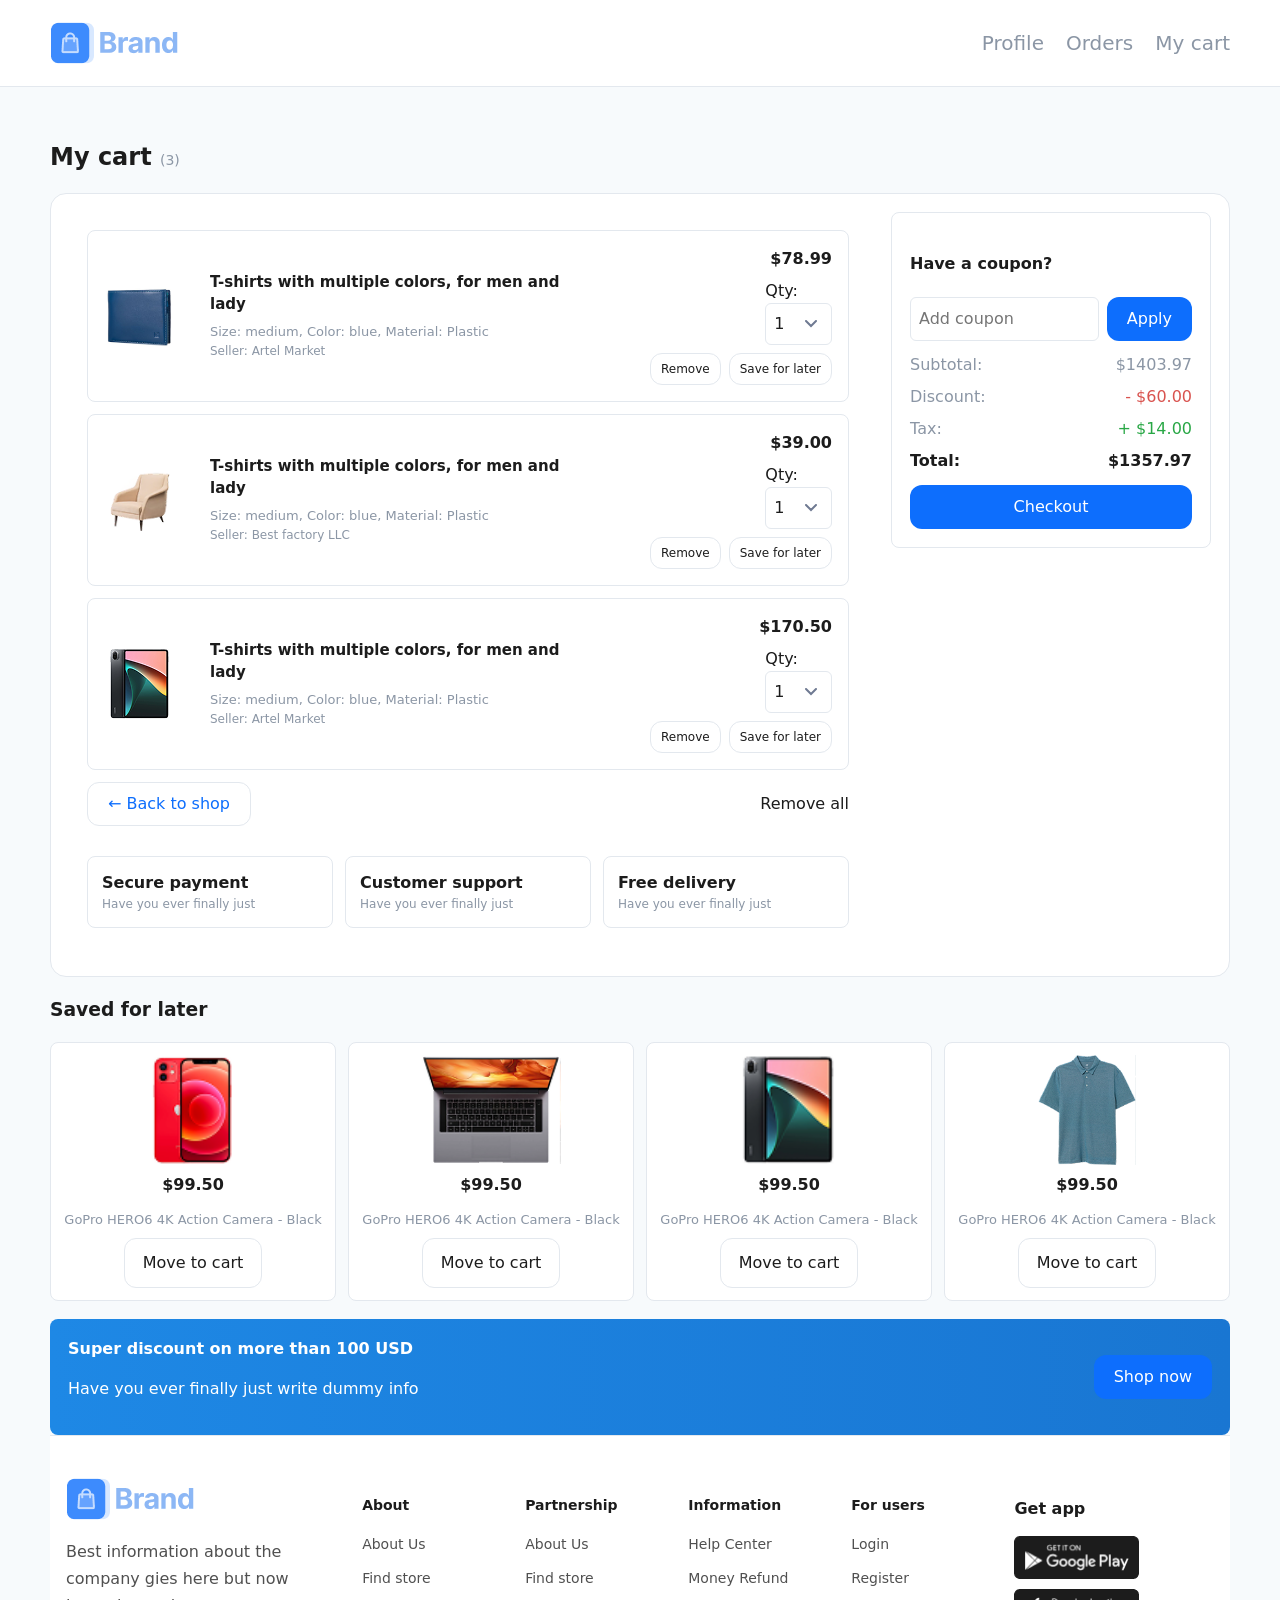
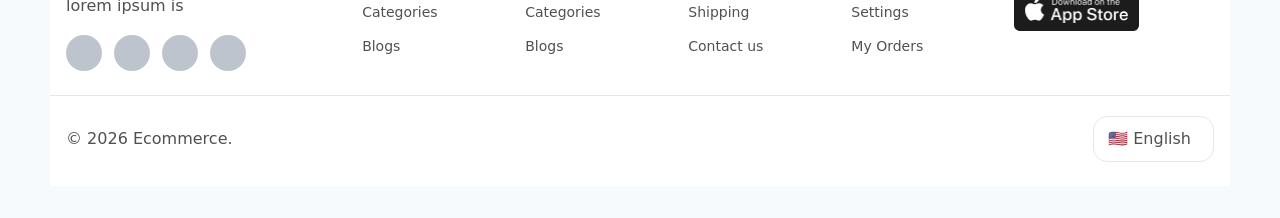
==== cart.html @ 7b7794c1 "cart-weak 3 complete" ====
<!doctype html>
<html lang="en">
<head>
	<meta charset="utf-8" />
	<meta name="viewport" content="width=device-width,initial-scale=1" />
	<title>My cart</title>
	<link rel="stylesheet" href="css/style.css">
	<link rel="stylesheet" href="css/cart.css">
</head>
<body>
	<header class="site-header">
		<div class="container header-top">
			<div class="brand">
    <img src="assets/Layout/Brand/logo-colored.png" alt="Logo" class="logo-full">
</div>
			<div class="user-menu">
				<div class="menu-item">Profile</div>
				<div class="menu-item">Orders</div>
				<div class="menu-item">My cart</div>
			</div>
		</div>
	</header>

	<main class="main-content">
		<div class="container">
			<h2 style="margin-bottom:18px;">My cart <span style="font-weight:400;color:var(--muted);font-size:14px;">(3)</span></h2>

			<div class="cart-grid card">
				<section class="cart-main">
					<div class="items-card">
						<ul class="cart-list">
							<li class="cart-item">
								<img src="assets/Layout/alibaba/Image/cloth/image%2024.png" alt="tshirt">
								<div class="item-info">
									<h4>T-shirts with multiple colors, for men and lady</h4>
									<p class="meta">Size: medium, Color: blue, Material: Plastic<br><span class="seller">Seller: Artel Market</span></p>
								</div>
								<div class="item-actions">
									<div class="price">$78.99</div>
									<label class="qty">Qty: <select><option>1</option><option>3</option><option>5</option><option>9</option></select></label>
									<div class="item-links"><button class="btn-white-sm">Remove</button><button class="btn-white-sm">Save for later</button></div>
								</div>
							</li>

							<li class="cart-item">
								<img src="assets/Image/interior/1.png" alt="bag">
								<div class="item-info">
									<h4>T-shirts with multiple colors, for men and lady</h4>
									<p class="meta">Size: medium, Color: blue, Material: Plastic<br><span class="seller">Seller: Best factory LLC</span></p>
								</div>
								<div class="item-actions">
									<div class="price">$39.00</div>
									<label class="qty">Qty: <select><option>1</option><option>3</option><option>5</option></select></label>
									<div class="item-links"><button class="btn-white-sm">Remove</button><button class="btn-white-sm">Save for later</button></div>
								</div>
							</li>

							<li class="cart-item">
								<img src="assets/Image/tech/image%2032.png" alt="lamp">
								<div class="item-info">
									<h4>T-shirts with multiple colors, for men and lady</h4>
									<p class="meta">Size: medium, Color: blue, Material: Plastic<br><span class="seller">Seller: Artel Market</span></p>
								</div>
								<div class="item-actions">
									<div class="price">$170.50</div>
									<label class="qty">Qty: <select><option>1</option></select></label>
									<div class="item-links"><button class="btn-white-sm">Remove</button><button class="btn-white-sm">Save for later</button></div>
								</div>
							</li>
						</ul>

						<div class="cart-footer">
							<a class="btn-outline" href="#">← Back to shop</a>
							<a href="#" class="remove-all">Remove all</a>
						</div>
					</div>

					<div class="features-row">
						<div class="feature"><strong>Secure payment</strong><div class="muted">Have you ever finally just</div></div>
						<div class="feature"><strong>Customer support</strong><div class="muted">Have you ever finally just</div></div>
						<div class="feature"><strong>Free delivery</strong><div class="muted">Have you ever finally just</div></div>
					</div>

				</section>
<!-- aside -->
				<aside class="cart-sidebar">
					<div class="summary card">
						<h4>Have a coupon?</h4>
						<div class="coupon">
							<input placeholder="Add coupon">
							<button class="btn-primary">Apply</button>
						</div>
						<div class="summary-lines">
							<div class="line"><span>Subtotal:</span><span>$1403.97</span></div>
							<div class="line"><span>Discount:</span><span class="neg">- $60.00</span></div>
							<div class="line"><span>Tax:</span><span class="pos">+ $14.00</span></div>
							<div class="line total"><span>Total:</span><strong>$1357.97</strong></div>
						</div>
						<button class="btn-primary w-full">Checkout</button>
					</div>
				</aside>

			</div>
            <section class="saved-later">
						<h3>Saved for later</h3>
						<div class="saved-grid">
							<article class="saved-item">
								<img src="assets/Image/tech/image%2033.png" alt="saved">
								<div class="saved-price">$99.50</div>
								<p class="saved-title">GoPro HERO6 4K Action Camera - Black</p>
								<button class="btn-white">Move to cart</button>
							</article>
							<article class="saved-item">
								<img src="assets/Image/tech/image%2034.png" alt="saved">
								<div class="saved-price">$99.50</div>
								<p class="saved-title">GoPro HERO6 4K Action Camera - Black</p>
								<button class="btn-white">Move to cart</button>
							</article>
							<article class="saved-item">
								<img src="assets/Image/tech/image%2032.png" alt="saved">
								<div class="saved-price">$99.50</div>
								<p class="saved-title">GoPro HERO6 4K Action Camera - Black</p>
								<button class="btn-white">Move to cart</button>
							</article>
							<article class="saved-item">
								<img src="assets/Layout/alibaba/Image/cloth/Bitmap.png" alt="saved">
								<div class="saved-price">$99.50</div>
								<p class="saved-title">GoPro HERO6 4K Action Camera - Black</p>
								<button class="btn-white">Move to cart</button>
							</article>
						</div>
					</section>

					<div class="promo">
						<div class="promo-inner">
							<div class="promo-text"><strong>Super discount on more than 100 USD</strong><p class="muted">Have you ever finally just write dummy info</p></div>
							<button class="btn-primary">Shop now</button>
						</div>
					</div>
            <footer class="site-footer">
        <div class="container footer-grid">
            <div class="footer-brand-col">
                  <div class="brand">
    <img src="assets/Layout/Brand/logo-colored.png" alt="Logo" class="logo-full">
</div>
                <p>Best information about the company gies here but now lorem ipsum is</p>
                <div class="social-icons">
                    <a href="#"><i class="fa-brands fa-facebook-f"></i></a>
                    <a href="#"><i class="fa-brands fa-twitter"></i></a>
                    <a href="#"><i class="fa-brands fa-linkedin-in"></i></a>
                    <a href="#"><i class="fa-brands fa-instagram"></i></a>
                </div>
            </div>
            
            <div class="footer-links"><h4>About</h4><ul><li><a href="#">About Us</a></li><li><a href="#">Find store</a></li><li><a href="#">Categories</a></li><li><a href="#">Blogs</a></li></ul></div>
            <div class="footer-links"><h4>Partnership</h4><ul><li><a href="#">About Us</a></li><li><a href="#">Find store</a></li><li><a href="#">Categories</a></li><li><a href="#">Blogs</a></li></ul></div>
            <div class="footer-links"><h4>Information</h4><ul><li><a href="#">Help Center</a></li><li><a href="#">Money Refund</a></li><li><a href="#">Shipping</a></li><li><a href="#">Contact us</a></li></ul></div>
            <div class="footer-links"><h4>For users</h4><ul><li><a href="#">Login</a></li><li><a href="#">Register</a></li><li><a href="#">Settings</a></li><li><a href="#">My Orders</a></li></ul></div>
            
           <div class="footer-app">
    <h4>Get app</h4>

    <a href="#" class="store-btn">
        <img src="assets/Layout/Misc/Group.png" alt="Download on App Store">
    </a>

    <a href="#" class="store-btn">
        <img src="assets/Layout/Misc/market-button.png" alt="Get it on Google Play">
    </a>
</div>
        </div>
        <div class="footer-bottom">
            <div class="container flex-between">
                <p>&copy; 2026 Ecommerce.</p>
                <button>🇺🇸 English <i class="fa-solid fa-chevron-up"></i></button>
            </div>
        </div>
    </footer>
		</div>
	</main>

</body>
</html>
---- css/style.css ----
/* ================================
   Design System
   Variables, reset, typography,
   layout, and page components
   ================================ */

:root {
    --blue: #0D6EFD;
    --blue-dark: #0B5ED7;
    --teal: #55BDB3;
    --orange: #F38333;

    --white: #FFFFFF;
    --page-bg: #F7FAFC;
    --surface: #FFFFFF;
    --border: #E3E8EE;
    --muted: #8B96A5;
    --text: #1C1C1C;
    --text-soft: #505050;

    --font: 'Inter', system-ui, -apple-system, 'Segoe UI', sans-serif;
    --fs-xs: 12px;
    --fs-sm: 14px;
    --fs-md: 16px;
    --fs-lg: 20px;
    --fs-xl: 32px;

    --radius: 12px;
    --container-width: 1180px;
    --header-height: 86px;
}

/* Reset */
*, *::before, *::after {
    box-sizing: border-box;
}
html, body {
    margin: 0;
    min-height: 100%;
}
body {
    font-family: var(--font);
    font-size: var(--fs-md);
    line-height: 1.5;
    color: var(--text);
    background: var(--page-bg);
}
a {
    color: inherit;
    text-decoration: none;
}
ul {
    margin: 0;
    padding: 0;
    list-style: none;
}
img {
    display: block;
    max-width: 100%;
}
button,
input,
select,
textarea {
    font: inherit;
}
button {
    border: none;
    cursor: pointer;
}

/* Container */
.container {
    width: min(var(--container-width), 100% - 32px);
    margin: 0 auto;
}

.card {
    background: var(--surface);
    border: 1px solid var(--border);
    border-radius: 16px;
}

/* Utility classes */
.flex { display: flex; }
.flex-between { display: flex; justify-content: space-between; align-items: center; }
.flex-col { display: flex; flex-direction: column; }
.gap-2 { gap: 12px; }
.gap-3 { gap: 16px; }
.gap-4 { gap: 20px; }
.w-full { width: 100%; }
.center-text { text-align: center; }

.main-content {
    padding: 32px 0;
}

/* Form elements */
input,
select,
textarea {
    width: 100%;
    border: 1px solid var(--border);
    border-radius: 12px;
    background: white;
    padding: 12px 14px;
    color: var(--text);
}

input:focus,
select:focus,
textarea:focus,
button:focus {
    outline: 3px solid rgba(13, 110, 253, 0.16);
    outline-offset: 2px;
}

select {
    appearance: none;
    background-image: url("data:image/svg+xml,%3Csvg width='12' height='8' viewBox='0 0 12 8' xmlns='http://www.w3.org/2000/svg'%3E%3Cpath d='M1 1l5 5 5-5' stroke='%236f7a92' stroke-width='2' fill='none' fill-rule='evenodd' stroke-linecap='round'/%3E%3C/svg%3E");
    background-repeat: no-repeat;
    background-position: right 14px center;
    background-size: 12px 8px;
}

/* Buttons */
.btn-primary {
    display: inline-flex;
    align-items: center;
    justify-content: center;
    gap: 8px;
    min-height: 44px;
    padding: 0 20px;
    border-radius: 12px;
    background: var(--blue);
    color: var(--white);
    transition: background 0.2s ease;
}
.btn-primary:hover {
    background: var(--blue-dark);
}

.btn-white,
.btn-white-sm {
    display: inline-flex;
    align-items: center;
    justify-content: center;
    border-radius: 12px;
    background: var(--white);
    color: var(--text);
    border: 1px solid var(--border);
}

.btn-white {
    padding: 12px 18px;
}

.btn-white-sm {
    padding: 8px 14px;
    font-size: var(--fs-sm);
}

.btn-outline {
    display: inline-flex;
    align-items: center;
    justify-content: center;
    min-height: 44px;
    padding: 0 20px;
    border-radius: 12px;
    border: 1px solid var(--border);
    background: white;
    color: var(--blue);
}

/* Header */
.site-header {
    background: var(--surface);
    border-bottom: 1px solid var(--border);
}

.header-top {
    min-height: var(--header-height);
    display: flex;
    align-items: center;
    justify-content: space-between;
    gap: 24px;
    padding: 0 0;
}

.brand {
    display: flex;
    align-items: center;
    gap: 10px;
    font-size: var(--fs-lg);
    font-weight: 700;
    color: var(--blue);
}


.logo-full{
    height:46px;
    width:auto;
    display:block;
}

.search-container {
    flex: 1;
    min-width: 300px;
    height: 44px;
    display: flex;
    align-items: center;
    border: 2px solid var(--blue);
    border-radius: 14px;
    background: var(--white);
    overflow: hidden;
}

.search-container input {
    flex: 1;
    border: none;
    padding: 0 18px;
    min-width: 0;
}

.search-container input::placeholder {
    color: var(--muted);
}

.search-category {
    display: flex;
    align-items: center;
    border-left: 1px solid var(--border);
    background: #F8FAFC;
    padding: 0 16px;
}

.search-category select {
    border: none;
    background: transparent;
    padding: 0;
    width: 100%;
    cursor: pointer;
}

.btn-search {
    min-width: 120px;
    background: var(--blue);
    color: white;
    border-radius: 0 14px 14px 0;
    border: none;
    height: 100%;
    padding: 0 24px;
}

.user-menu {
    display: flex;
    align-items: center;
    gap: 22px;
}

.menu-item {
    display: flex;
    flex-direction: column;
    align-items: center;
    gap: 6px;
    font-size: var(--fs-xs);
    color: var(--muted);
}

.menu-item i {
    font-size: 18px;
}

.menu-item:hover {
    color: var(--blue);
}

.header-nav {
    border-top: 1px solid var(--border);
}

.nav-wrapper {
    height: 56px;
    display: flex;
    align-items: center;
    justify-content: space-between;
    gap: 16px;
}

.nav-links {
    display: flex;
    gap: 24px;
    align-items: center;
    font-size: var(--fs-sm);
    color: var(--text-soft);
}

.nav-links a {
    color: var(--text-soft);
}

.nav-links a:hover,
.nav-links a:focus {
    color: var(--blue);
}

.btn-all-categories {
    display: inline-flex;
    align-items: center;
    gap: 8px;
    padding: 10px 14px;
    border-radius: 12px;
    background: var(--white);
    border: 1px solid var(--border);
    color: var(--text);
}

.nav-settings {
    display: flex;
    align-items: center;
    gap: 16px;
}

.nav-settings button {
    display: inline-flex;
    align-items: center;
    gap: 8px;
    padding: 10px 14px;
    border-radius: 12px;
    background: white;
    border: 1px solid var(--border);
    color: var(--text-soft);
    font-size: var(--fs-sm);
}

.text-small {
    font-size: 10px;
}

.flag {
    font-size: 14px;
}

/* Hero section */
.hero-section {
    display: grid;
    grid-template-columns: 250px 1fr 200px;
    gap: 16px;
    padding: 16px 0;
}

.hero-sidebar,
.hero-widgets,
.deals-timer-box,
.category-banner,
.quote-form,
.recommended-card,
.service-card,
.newsletter-section,
.footer-brand-col,
.footer-links,
.footer-app {
    border-radius: 16px;
}

.hero-sidebar {
    overflow: hidden;
}

.category-list {
    display: flex;
    flex-direction: column;
    gap: 8px;
    padding: 18px;
}

.category-list li a {
    display: block;
    padding: 12px 14px;
    border-radius: 12px;
    color: var(--text-soft);
    font-size: var(--fs-sm);
}

.category-list li.active a,
.category-list li a:hover {
    background: #E5F1FF;
    color: var(--text);
    font-weight: 600;
}

.hero-banner {
    position: relative;
    min-height: 360px;
    background-size: cover;
    background-position: center;
    border-radius: 16px;
    display: flex;
    align-items: center;
    padding: 40px;
}

.banner-text {
    max-width: 320px;
}

.banner-text h3 {
    margin-bottom: 10px;
    font-size: var(--fs-lg);
    font-weight: 500;
}

.banner-text h2 {
    margin: 0 0 24px;
    font-size: 42px;
    line-height: 1.1;
    letter-spacing: -0.02em;
}

.banner-text .btn-white {
    min-width: 140px;
}

.hero-widgets {
    display: grid;
    gap: 12px;
}

.widget {
    padding: 18px;
    display: flex;
    flex-direction: column;
    gap: 16px;
    min-height: 132px;
}

.profile-widget {
    background: #E3F2FF;
}

.profile-header {
    display: flex;
    align-items: center;
    gap: 12px;
}

.avatar {
    width: 48px;
    height: 48px;
    border-radius: 50%;
    background: #A2C9FA;
    color: white;
    display: grid;
    place-items: center;
    font-size: 18px;
}

.greeting {
    font-size: var(--fs-sm);
    color: var(--text);
}

.greeting span {
    color: var(--text-soft);
    font-size: var(--fs-xs);
}

.promo-widget {
    min-height: 120px;
    justify-content: center;
    color: white;
    padding: 20px;
}

.promo-widget.orange { background: var(--orange); }
.promo-widget.teal { background: var(--teal); }

.btn-primary.w-full,
.btn-outline.w-full {
    width: 100%;
}

.btn-outline {
    color: var(--blue);
    background: white;
}

/* Deals section */
.deals-section {
    display: flex;
    gap: 16px;
    padding: 16px 0;
}

.deals-timer-box {
    width: 280px;
    padding: 24px;
    display: flex;
    flex-direction: column;
    justify-content: space-between;
    gap: 20px;
}

.deals-timer-box h3 {
    margin-bottom: 8px;
    font-size: var(--fs-lg);
}

.deals-timer-box p {
    margin: 0;
    color: var(--muted);
    font-size: var(--fs-sm);
}

.timer-display {
    display: grid;
    grid-template-columns: repeat(4, minmax(48px, 1fr));
    gap: 10px;
}

.time-block {
    background: #2E343A;
    color: white;
    border-radius: 12px;
    padding: 12px 10px;
    text-align: center;
}

.time-block strong {
    display: block;
    font-size: 18px;
}

.time-block span {
    font-size: 10px;
    color: rgba(255,255,255,0.76);
}

.deals-items {
    flex: 1;
    display: grid;
    grid-template-columns: repeat(5, minmax(0, 1fr));
    gap: 16px;
}

.product-item {
    background: white;
    border: 1px solid var(--border);
    border-radius: 16px;
    padding: 20px 16px;
    display: flex;
    flex-direction: column;
    align-items: center;
    gap: 14px;
    text-align: center;
}

.product-item img {
    height: 120px;
    width: auto;
    max-width: 100%;
}

.product-item h4 {
    margin: 0;
    font-size: var(--fs-sm);
    font-weight: 600;
}

.badge.red {
    display: inline-flex;
    align-items: center;
    justify-content: center;
    padding: 6px 10px;
    border-radius: 999px;
    font-size: 12px;
    color: #EB001B;
    background: #FFE3E3;
}

/* Category cards */
.category-block {
    display: grid;
    grid-template-columns: 280px 1fr;
    gap: 16px;
    padding: 16px 0;
}

.category-banner {
    min-height: 260px;
    background-size: cover;
    background-position: center;
    padding: 24px;
    display: flex;
    flex-direction: column;
    justify-content: space-between;
}

.category-banner--tech {
    background: linear-gradient(180deg, #EFF9FF 0%, #FFFFFF 100%);
    padding: 24px;
    min-height: 280px;
    position: relative;
    overflow: hidden;
}

.category-banner--tech .banner-copy {
    z-index: 1;
    max-width: 220px;
}

.category-banner--tech .banner-copy h3 {
    margin-bottom: 20px;
}

.category-banner--tech .banner-media {
    display: grid;
    grid-template-columns: repeat(2, minmax(0, 1fr));
    gap: 16px;
    align-items: center;
}

.category-banner--tech .banner-media img {
    width: 100%;
    height: auto;
    border-radius: 16px;
    object-fit: contain;
}

.category-banner h3 {
    margin: 0;
    font-size: 24px;
    color: var(--text);
}

.category-grid {
    display: grid;
    grid-template-columns: repeat(4, minmax(0, 1fr));
    grid-auto-rows: minmax(120px, auto);
    gap: 16px;
}

.category-item {
    display: flex;
    justify-content: space-between;
    align-items: flex-start;
    padding: 16px;
    border: 1px solid var(--border);
    border-radius: 16px;
    gap: 12px;
}

.category-item h4 {
    margin: 0 0 8px;
    font-size: 14px;
    font-weight: 600;
}

.category-item p {
    margin: 0;
    font-size: var(--fs-xs);
    color: var(--muted);
}

.category-item img {
    width: 60px;
    height: 60px;
    object-fit: contain;
}

/* Quote section */
.quote-section {
    min-height: 420px;
    position: relative;
    background-size: cover;
    background-position: center;
    border-radius: 24px;
    overflow: hidden;
    margin: 0 0 24px;
}

.quote-section::before {
    content: '';
    position: absolute;
    inset: 0;
    background: linear-gradient(135deg, rgba(29, 82, 210, 0.9), rgba(32, 139, 247, 0.7));
}

.quote-section > * {
    position: relative;
    z-index: 1;
}

.quote-section {
    display: grid;
    grid-template-columns: 1fr 420px;
    gap: 40px;
    align-items: center;
    padding: 40px;
}

.quote-text h2 {
    margin: 0 0 16px;
    font-size: 36px;
    line-height: 1.1;
    color: white;
}

.quote-text p {
    margin: 0;
    color: rgba(255,255,255,0.9);
    max-width: 500px;
}

.quote-form {
    padding: 32px;
    min-height: 320px;
}

.quote-form h3 {
    margin: 0 0 20px;
    font-size: var(--fs-lg);
}

.form-row {
    display: grid;
    grid-template-columns: 1fr 120px;
    gap: 12px;
}

.form-row input,
.form-row select {
    width: 100%;
}

/* Recommended */
.recommended-section {
    padding: 24px 0;
}

.section-title {
    font-size: 24px;
    margin-bottom: 20px;
}

.grid-5 {
    display: grid;
    grid-template-columns: repeat(5, minmax(0, 1fr));
    gap: 16px;
}

.recommended-card {
    padding: 16px;
    display: flex;
    flex-direction: column;
    gap: 14px;
}

.recommended-card img {
    height: 160px;
    object-fit: contain;
}

.rec-details .price {
    font-size: 16px;
    font-weight: 700;
    display: block;
    margin-bottom: 6px;
}

.rec-details p {
    margin: 0;
    color: var(--text-soft);
    font-size: var(--fs-sm);
}

/* Services */
.services-section {
    padding: 24px 0;
}

.services-section .section-title {
    margin-bottom: 18px;
}

.supplier-region {
    padding: 24px 0;
}

.supplier-grid {
    display: grid;
    grid-template-columns: repeat(4, minmax(0, 1fr));
    gap: 16px;
}

.supplier-card {
    display: flex;
    align-items: center;
    gap: 12px;
    padding: 16px 18px;
    background: var(--surface);
    border: 1px solid var(--border);
    border-radius: 18px;
}

.supplier-flag {
    width: 36px;
    height: 24px;
    object-fit: cover;
    border-radius: 6px;
}

.supplier-details {
    display: flex;
    flex-direction: column;
    gap: 4px;
}

.supplier-details span:first-child {
    font-size: var(--fs-sm);
    font-weight: 600;
}

.supplier-details span:last-child {
    color: var(--muted);
    font-size: var(--fs-xs);
}

.services-section .grid-4 {
    display: grid;
    grid-template-columns: repeat(4, minmax(0, 1fr));
    gap: 16px;
}

.service-card {
    overflow: hidden;
    position: relative;
    min-height: 220px;
}

.service-img {
    height: 120px;
    background-size: cover;
    background-position: center;
}

.service-icon {
    width: 52px;
    height: 52px;
    border-radius: 50%;
    background: white;
    border: 1px solid var(--border);
    display: grid;
    place-items: center;
    position: absolute;
    top: 92px;
    right: 20px;
    color: var(--blue);
}

.service-text {
    padding: 24px 20px 20px;
}

.service-text h4 {
    margin: 0;
    font-size: var(--fs-sm);
    font-weight: 600;
}

/* Newsletter */
.newsletter-section {
    background: var(--gray-200);
    border-radius: 24px;
    padding: 40px 24px;
    text-align: center;
    margin: 32px 0;
}

.newsletter-section h3 {
    margin-bottom: 10px;
    font-size: 24px;
}

.newsletter-section p {
    margin-bottom: 24px;
    color: var(--text-soft);
}

.newsletter-form {
    display: inline-flex;
    align-items: center;
    gap: 10px;
    padding: 10px 12px;
    border: 1px solid var(--border);
    border-radius: 14px;
    background: white;
}

.newsletter-form i {
    font-size: 18px;
    color: var(--muted);
}

.newsletter-form input {
    border: none;
    outline: none;
    min-width: 240px;
}

.newsletter-form button {
    min-width: 120px;
}

/* Footer */
.site-footer {
    background: var(--surface);
    border-top: 1px solid var(--border);
    padding: 40px 0 24px;
}

.footer-grid {
    display: grid;
    grid-template-columns: 2fr 1fr 1fr 1fr 1fr 1.5fr;
    gap: 24px;
    padding-bottom: 24px;
}

.footer-brand-col p {
    margin: 16px 0;
    color: var(--text-soft);
    max-width: 280px;
    line-height: 1.7;
}

.social-icons {
    display: flex;
    gap: 12px;
}

.social-icons a {
    display: grid;
    place-items: center;
    width: 36px;
    height: 36px;
    border-radius: 50%;
    background: #BDC4CD;
    color: white;
}

.footer-links h4,
.footer-app h4 {
    margin-bottom: 16px;
    font-size: var(--fs-sm);
    color: var(--text);
}

.footer-links ul li {
    margin-bottom: 10px;
}

.footer-links ul li a {
    color: var(--text-soft);
    font-size: var(--fs-sm);
}

.app-btn {
    display: flex;
    align-items: center;
    gap: 12px;
    background: #1D1D1D;
    color: white;
    padding: 12px 14px;
    border-radius: 16px;
    margin-bottom: 12px;
}

.app-btn i {
    font-size: 24px;
}

.app-btn span {
    font-size: 10px;
    line-height: 1;
}

.app-btn strong {
    font-size: 14px;
    line-height: 1;
}

.footer-bottom {
    border-top: 1px solid var(--border);
    padding-top: 20px;
}

.footer-bottom .flex-between {
    gap: 12px;
}

.footer-bottom p {
    margin: 0;
    color: var(--text-soft);
}

.footer-bottom button {
    display: inline-flex;
    align-items: center;
    gap: 8px;
    padding: 10px 14px;
    border-radius: 14px;
    background: white;
    border: 1px solid var(--border);
    color: var(--text-soft);
}
.footer-app h4{
    font-size:16px;
    font-weight:600;
    margin-bottom:15px;
}

.store-btn{
    display:block;
    margin-bottom:10px;
}

.store-btn img{
    width:125px;
    height:auto;
    display:block;
    transition:0.3s;
}

.store-btn:hover img{
    transform:scale(1.03);
}

/* Responsive adjustments */
@media (max-width: 1180px) {
    .container { width: min(100%, 100% - 32px); }
}

@media (max-width: 992px) {
    .hero-section,
    .category-block,
    .quote-section {
        grid-template-columns: 1fr;
    }

    .deals-section,
    .nav-wrapper,
    .footer-grid,
    .services-section .grid-4,
    .grid-5 {
        display: block;
    }

    .deals-items,
    .category-grid,
    .services-section .grid-4,
    .grid-5 {
        grid-template-columns: 1fr;
    }

    .header-top,
    .nav-wrapper {
        flex-direction: column;
        align-items: stretch;
    }

    .search-container { width: 100%; }
    .user-menu { justify-content: space-between; flex-wrap: wrap; }
    .nav-links { flex-wrap: wrap; gap: 12px; }
}

/* ==========================
   FOOTER
========================== */

.footer-grid{
    display:grid;

    grid-template-columns:
        2fr
        1fr
        1fr
        1fr
        1fr
        1.5fr;

    gap:30px;
}
---- css/cart.css ----
/* Cart page styles: Grid layout + Flexbox internals to match web-cart.jpg */

.cart-grid {
  display: grid;
  grid-template-columns: 1fr 320px;
  gap: 24px;
  padding: 18px;
}
.menu-item{
    font-size: 20px;
    font-weight: 500;
}

.cart-main {
  padding: 18px;
  display: flex;
  flex-direction: column;
  gap: 18px;
}

.items-card {
  background: transparent;
}
.cart-list {
  list-style: none;
  margin: 0;
  padding: 0;
  display: flex;
  flex-direction: column;
  gap: 12px;
}

.cart-item {
  display: grid;
  grid-template-columns: 90px 1fr 220px;
  gap: 16px;
  align-items: center;
  padding: 16px;
  background: #fff;
  border: 1px solid var(--border);
  border-radius: 8px;
}
.cart-item img {
  width: 72px;
  height: 72px;
  object-fit: contain;
  border-radius: 6px;
}

.item-info h4 {
  margin: 0 0 6px 0;
  font-size: 15px;
}
.item-info .meta {
  margin: 0;
  color: var(--muted);
  font-size: 13px;
}
.item-info .seller {
  color: var(--muted);
  font-size: 12px;
}

.item-actions {
  display: flex;
  flex-direction: column;
  gap: 8px;
  align-items: flex-end;
}
.item-actions .price {
  font-weight: 700;
}
.item-actions .qty select {
  padding: 8px;
  border-radius: 6px;
  border: 1px solid var(--border);
}
.item-links {
  display: flex;
  gap: 8px;
}
.item-links .btn-white-sm {
  padding: 6px 10px;
  font-size: 12px;
}

.cart-footer {
  display: flex;
  justify-content: space-between;
  align-items: center;
  margin-top: 12px;
}

.features-row {
  display: flex;
  gap: 12px;
  padding: 12px 0;
}
.feature {
  flex: 1;
  background: #fff;
  border-radius: 8px;
  border: 1px solid var(--border);
  padding: 14px;
}
.feature .muted {
  color: var(--muted);
  font-size: 12px;
}

.saved-later {
  margin-top: 8px;
}
.saved-grid {
  display: grid;
  grid-template-columns: repeat(4, 1fr);
  gap: 12px;
}
.saved-item {
  background: #fff;
  border: 1px solid var(--border);
  padding: 12px;
  border-radius: 8px;
  text-align: center;
}
.saved-item img {
  height: 110px;
  object-fit: contain;
  display: block;
  margin: 0 auto 8px;
}
.saved-price {
  font-weight: 700;
  margin-bottom: 6px;
}
.saved-title {
  font-size: 13px;
  color: var(--muted);
  margin-bottom: 8px;
}

.promo {
  margin-top: 18px;
}
.promo-inner {
  display: flex;
  justify-content: space-between;
  align-items: center;
  background: linear-gradient(90deg, #1e88e5, #1976d2);
  color: #fff;
  padding: 18px;
  border-radius: 8px;
}

.cart-sidebar .summary {
  padding: 18px;
  border-radius: 8px;
}
.coupon {
  display: flex;
  gap: 8px;
  margin-bottom: 12px;
}
.coupon input {
  padding: 8px;
  border-radius: 6px;
  border: 1px solid var(--border);
  flex: 1;
}
.summary-lines {
  display: flex;
  flex-direction: column;
  gap: 8px;
  margin-bottom: 12px;
}
.summary-lines .line {
  display: flex;
  justify-content: space-between;
  color: var(--muted);
}
.summary-lines .line.total {
  font-weight: 700;
  color: var(--text);
}
.neg {
  color: #d9534f;
}
.pos {
  color: #28a745;
}

@media (max-width: 900px) {
  .cart-grid {
    grid-template-columns: 1fr;
  }
  .saved-grid {
    grid-template-columns: repeat(2, 1fr);
  }
}
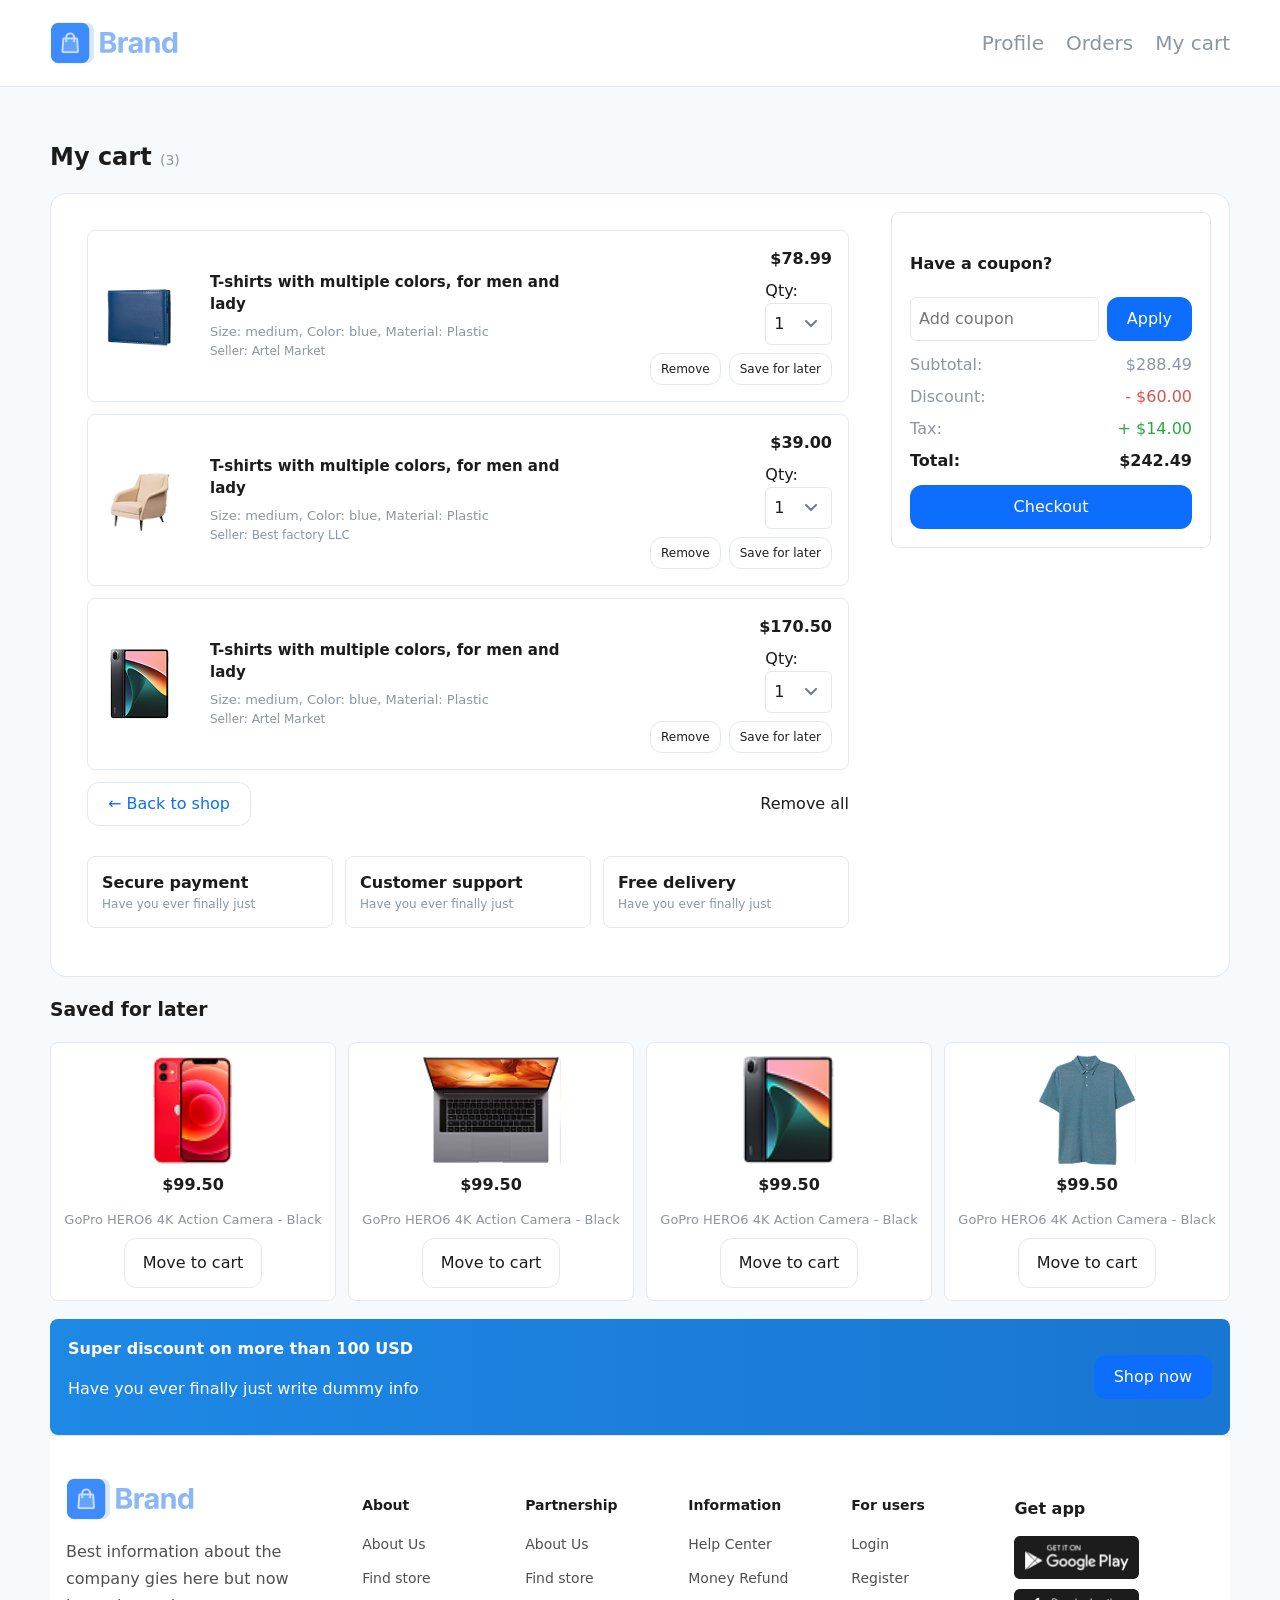
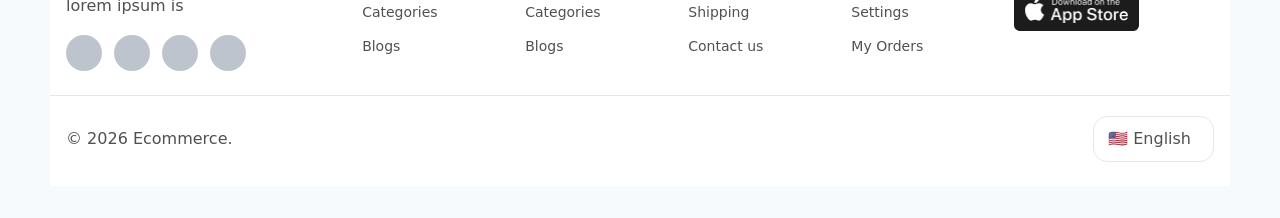
==== commit ff7360a6: "js add" ====
--- a/cart.html
+++ b/cart.html
@@ -179,5 +179,6 @@
 		</div>
 	</main>
 
+	<script src="js/script.js"></script>
 </body>
 </html>
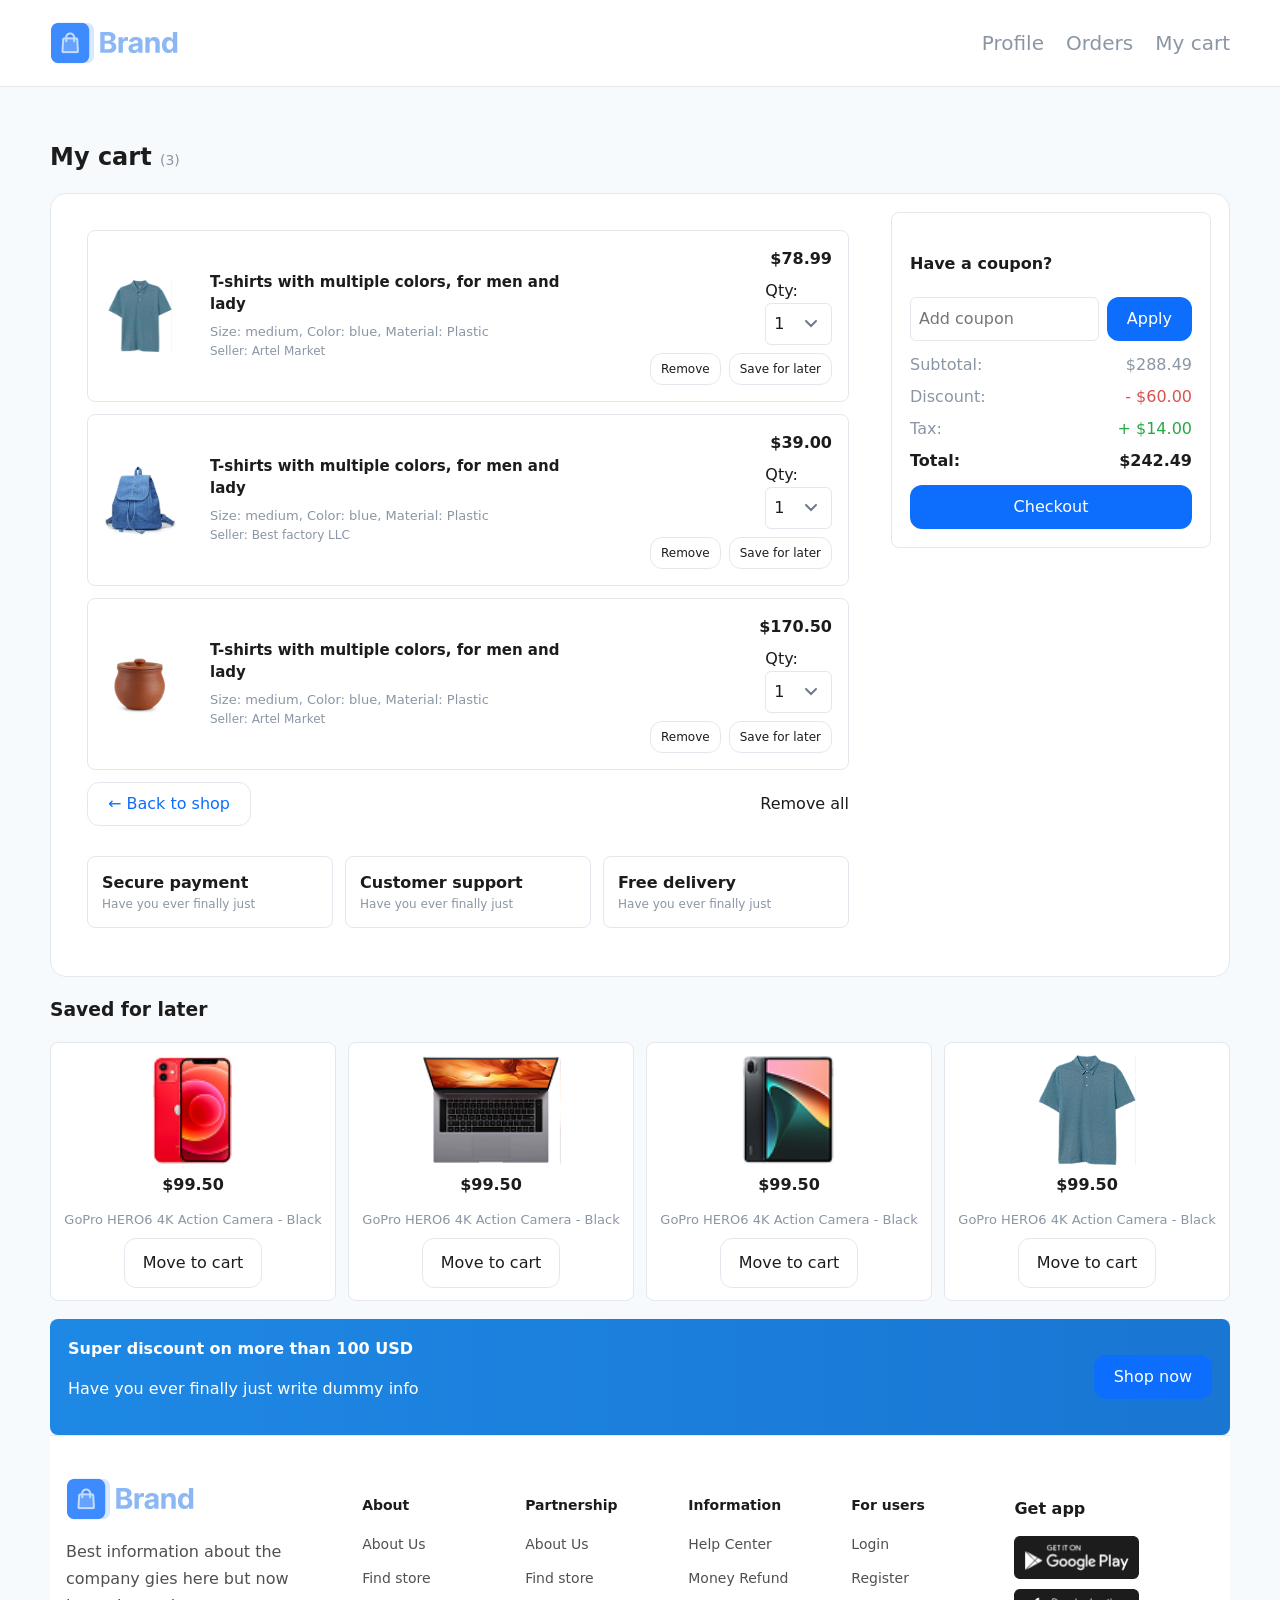
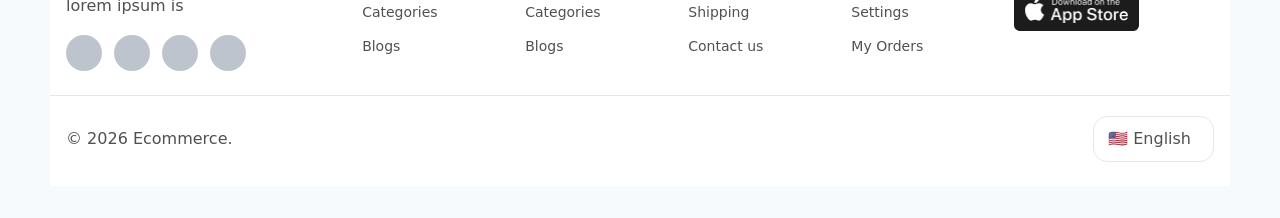
==== commit a0901642: "changes some picture" ====
--- a/cart.html
+++ b/cart.html
@@ -30,7 +30,7 @@
 					<div class="items-card">
 						<ul class="cart-list">
 							<li class="cart-item">
-								<img src="assets/Layout/alibaba/Image/cloth/image%2024.png" alt="tshirt">
+								<img src="assets/Layout/alibaba/Image/cloth/Bitmap.png" alt="tshirt">
 								<div class="item-info">
 									<h4>T-shirts with multiple colors, for men and lady</h4>
 									<p class="meta">Size: medium, Color: blue, Material: Plastic<br><span class="seller">Seller: Artel Market</span></p>
@@ -43,7 +43,7 @@
 							</li>
 
 							<li class="cart-item">
-								<img src="assets/Image/interior/1.png" alt="bag">
+								<img src="assets/Layout/alibaba/Image/cloth/image 26.png" alt="bag">
 								<div class="item-info">
 									<h4>T-shirts with multiple colors, for men and lady</h4>
 									<p class="meta">Size: medium, Color: blue, Material: Plastic<br><span class="seller">Seller: Best factory LLC</span></p>
@@ -56,7 +56,7 @@
 							</li>
 
 							<li class="cart-item">
-								<img src="assets/Image/tech/image%2032.png" alt="lamp">
+								<img src="assets/Layout/alibaba/Image/interior/image 90.png" alt="lamp">
 								<div class="item-info">
 									<h4>T-shirts with multiple colors, for men and lady</h4>
 									<p class="meta">Size: medium, Color: blue, Material: Plastic<br><span class="seller">Seller: Artel Market</span></p>
